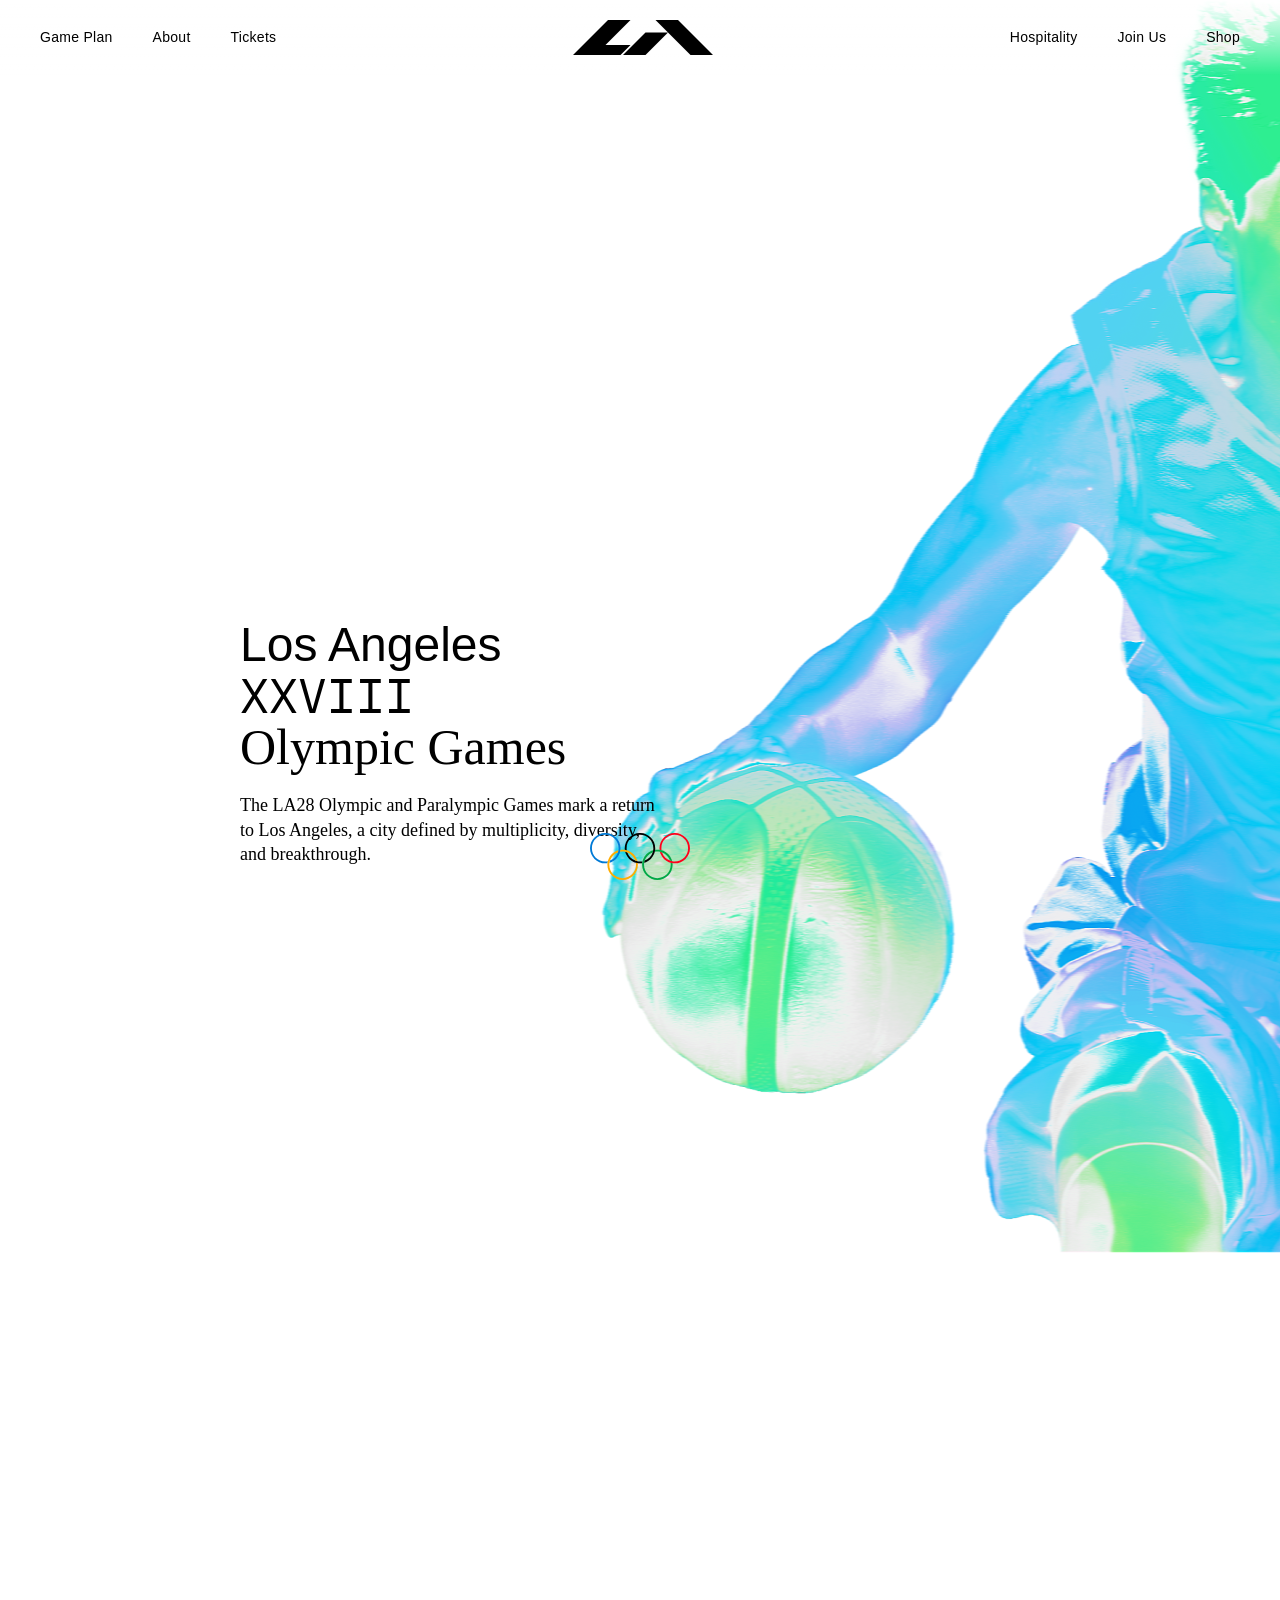
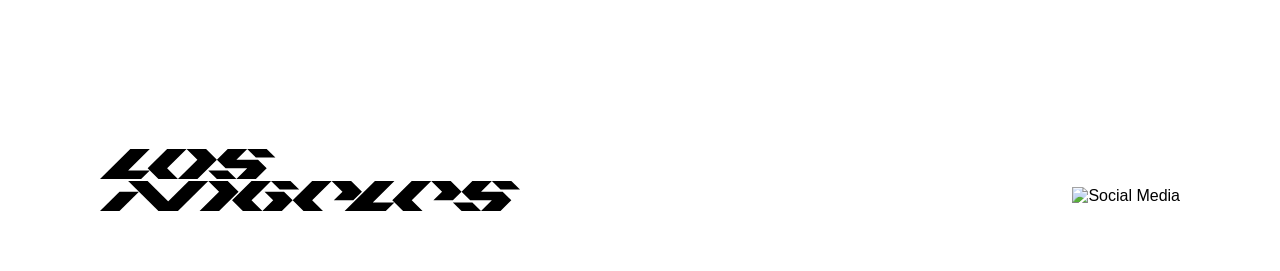
==== about.html @ bb8e173c "w" ====
<!DOCTYPE html>
<html lang="en">
<head>
  <meta charset="UTF-8">
  <meta name="viewport" content="width=device-width, initial-scale=1.0">
  <title>About — LA28</title>
  <link rel="stylesheet" href="https://fonts.googleapis.com/css2?family=IBM+Plex+Sans:wght@400&family=IBM+Plex+Mono:wght@400&display=swap">
  <link rel="stylesheet" href="style.css">
</head>
<body>
  <!-- Fixed Nav -->
  <nav class="nav">
    <div class="nav-left">
      <a href="/">Game Plan</a>
      <a href="/about">About</a>
      <a href="#">Tickets</a>
    </div>
    <div class="la-logo">
      <img src="media/Logos/LA logo.svg" alt="LA28 Logo">
    </div>
    <div class="nav-right">
      <a href="#">Hospitality</a>
      <a href="#">Join Us</a>
      <a href="#">Shop</a>
    </div>
  </nav>

  <!-- Olympic Rings -->
  <div class="olympic-rings about-rings">
    <img src="media/Logos/Olympic Logo.svg" alt="Olympic Rings">
  </div>

  <!-- About Page -->
  <section class="about-page">
    <img src="About%20bkg%201.png" alt="" class="about-layer about-layer-1">
    <img src="About%20bkg%202.png" alt="" class="about-layer about-layer-2">
    <img src="About%20bkg%203.png" alt="" class="about-layer about-layer-3">

    <div class="about-text-layer about-text-1">
      <div class="about-block">
        <h2><span class="t-helv">Los Angeles</span><br><span class="t-mono">XXVIII</span><br><span class="t-times">Olympic Games</span></h2>
        <p>The LA28 Olympic and Paralympic Games mark a return to Los Angeles, a city defined by multiplicity, diversity, and breakthrough.</p>
      </div>
    </div>

    <div class="about-text-layer about-text-2">
      <div class="about-block">
        <h2><span class="t-helv">City of</span><br><span class="t-times">Diversity</span></h2>
        <p>Building on the city's legacy of hosting the Games, LA28 positions itself as a forward-looking Olympics — one that prioritizes sustainability, cultural diversity, and global connectivity.</p>
      </div>
    </div>

    <div class="about-text-layer about-text-3">
      <div class="about-block">
        <h2><span class="t-helv">Witness Greatness</span><br><span class="t-times">Make History</span></h2>
        <p>At its core, LA28 represents more than competition — it reflects the convergence of sport, culture, and the evolving identity of a global city.</p>
      </div>
    </div>
  </section>

  <!-- Footer -->
  <footer class="footer about-footer">
    <div class="footer-logo">
      <img src="Footer%20SVGs/Group%202.svg" alt="Los Angeles">
    </div>
    <div class="footer-socials">
      <img src="Footer%20SVGs/Socials.png" alt="Social Media">
    </div>
  </footer>

  <script src="about.js"></script>
</body>
</html>
---- style.css ----
*,
*::before,
*::after {
  margin: 0;
  padding: 0;
  box-sizing: border-box;
}

body {
  font-family: "Helvetica Neue", Helvetica, Arial, sans-serif;
  background: #fff;
  color: #000;
  overflow-x: hidden;
}

/* Fixed Nav */
.nav {
  position: fixed;
  top: 0;
  left: 0;
  right: 0;
  z-index: 100;
  display: flex;
  align-items: center;
  justify-content: space-between;
  padding: 20px 40px;
  background: linear-gradient(to bottom, rgba(255, 255, 255, 1), rgba(255, 255, 255, 0));
}

.nav-left,
.nav-right {
  display: flex;
  align-items: center;
  gap: 40px;
}

.nav-left a,
.nav-right a {
  font-family: "Helvetica Neue", Helvetica, Arial, sans-serif;
  font-size: 14px;
  color: #000;
  text-decoration: none;
  letter-spacing: 0.02em;
}

.la-logo img {
  width: 140px;
  display: block;
}

/* Olympic Rings - sticky, locks under LA logo */
.olympic-rings {
  position: absolute;
  bottom: 20px;
  left: 50%;
  transform: translateX(-50%);
  z-index: 100;
  transition: none;
}

.olympic-rings.locked {
  position: fixed;
  top: 65px;
  bottom: auto;
}

.olympic-rings img {
  width: 100px;
  display: block;
}

/* Hero */
.hero {
  position: relative;
  width: 100%;
  height: 100vh;
  min-height: 700px;
}

/* Athletes */
.athlete {
  position: absolute;
  left: 0;
  top: 0;
}

.athlete-1 {
  width: 100%;
  z-index: 1;
}

.athlete-2 {
  width: 90%;
  z-index: 50;
}

.athlete-3 {
  width: 90%;
  z-index: 200;
}

/* Center Wordmark with line running through */
.center-text {
  position: absolute;
  top: 50%;
  left: 0;
  right: 0;
  transform: translateY(-50%);
  z-index: 10;
  display: flex;
  align-items: center;
  justify-content: center;
}

.rule-line {
  position: absolute;
  left: 0;
  right: 0;
  height: 1px;
  background: #000;
}

.wordmark {
  position: relative;
  width: 180px;
  flex-shrink: 0;
}

.spacer {
  position: relative;
  width: 100%;
  height: 20vh;
  background: transparent;
}

/* Section 2 — Diagonal Sport Scroll */
.section-2 {
  position: relative;
  width: 100%;
  height: 100vh;
  background: #fff;
  z-index: 10;
  overflow: visible;
}

.sports-scroll-wrapper {
  position: absolute;
  top: 50%;
  left: 50%;
  transform: translate(-50%, -50%) rotate(-15deg);
  width: 200%;
}

.sports-diagonal {
  display: flex;
  flex-direction: column;
  gap: 20px;
}

.sports-row {
  display: flex;
  gap: 20px;
  will-change: transform;
}

.sport-card {
  flex-shrink: 0;
  width: 220px;
  position: relative;
  user-select: none;
}

.sport-card img {
  width: 100%;
  height: 260px;
  object-fit: contain;
  display: block;
}


.sport-card .card-label {
  margin-top: 8px;
  display: flex;
  gap: 6px;
  align-items: baseline;
  font-size: 14px;
  font-weight: 400;
  color: #000;
}

.sport-card .card-category {
  font-family: "Helvetica Neue", Helvetica, Arial, sans-serif;
}

.sport-card .card-numeral {
  font-family: "IBM Plex Sans", sans-serif;
}

.sport-card .card-name {
  font-family: "Times New Roman", Times, serif;
  font-size: 15px;
}

/* News + About Wrapper */
.news-about-wrapper {
  position: relative;
  width: 100%;
  height: 2284px;
  background: url("News and About bkg.jpg") no-repeat top center;
  background-size: 1728px 2284px;
  z-index: 10;
}

/* News Section */
.news-section {
  position: relative;
  width: 100%;
  padding: 280px 100px 140px;
  background: transparent;
  z-index: 10;
}

.news-grid {
  display: grid;
  grid-template-columns: repeat(3, 1fr);
  gap: 40px;
}

.news-card img {
  width: 100%;
  height: 280px;
  object-fit: cover;
  display: block;
}

.news-card h3 {
  font-family: "Helvetica Neue", Helvetica, Arial, sans-serif;
  font-size: 24px;
  font-weight: 400;
  margin-top: 20px;
  line-height: 1.3;
}

.news-card p {
  font-family: "Times New Roman", Times, serif;
  font-size: 15px;
  font-weight: 400;
  line-height: 1.6;
  margin-top: 12px;
  color: #000;
}

.news-link {
  display: inline-block;
  margin-top: 20px;
  font-family: "IBM Plex Mono", monospace;
  font-size: 14px;
  font-weight: 400;
  color: #000;
  text-decoration: underline;
  text-underline-offset: 3px;
}

/* About Section */
.about-section {
  position: relative;
  width: 100%;
  padding: 240px 100px;
  background: transparent;
  z-index: 10;
  display: flex;
  align-items: flex-start;
}

.about-content {
  max-width: 500px;
}

.about-content h2 {
  font-family: "Helvetica Neue", Helvetica, Arial, sans-serif;
  font-size: 42px;
  font-weight: 400;
  line-height: 1.2;
}

.about-content p {
  font-family: "Times New Roman", Times, serif;
  font-size: 15px;
  font-weight: 400;
  line-height: 1.6;
  margin-top: 24px;
  color: #000;
}

.about-link {
  display: inline-block;
  margin-top: 24px;
  font-family: "IBM Plex Mono", monospace;
  font-size: 14px;
  font-weight: 400;
  color: #000;
  text-decoration: underline;
  text-underline-offset: 3px;
}

/* Footer */
.footer {
  position: absolute;
  bottom: 0;
  left: 0;
  right: 0;
  padding: 60px 100px;
  background: linear-gradient(to top, rgba(255, 255, 255, 1), rgba(255, 255, 255, 0));
  z-index: 10;
  display: flex;
  align-items: flex-end;
  justify-content: space-between;
}

.footer-logo img {
  width: 420px;
  display: block;
}

.footer-socials {
  display: flex;
  align-items: flex-end;
}

.footer-socials img {
  height: 24px;
  display: block;
}

.about-footer {
  position: relative;
  margin-top: -140px;
  z-index: 20;
}

.about-rings {
  z-index: 50;
}

/* About Page */
.about-page {
  position: relative;
  width: 100%;
  height: 3429px;
  overflow: hidden;
}

.about-layer {
  position: absolute;
  top: 0;
  left: 0;
  width: 100%;
  height: 100%;
  object-fit: cover;
}

.about-layer-1 {
  z-index: 1;
}

.about-layer-2 {
  z-index: 2;
  opacity: 0;
  transform: translateY(40px);
}

.about-layer-3 {
  z-index: 3;
  opacity: 0;
  transform: translateY(40px);
}

/* About Text Layers */
.about-text-layer {
  position: absolute;
  top: 0;
  left: 0;
  width: 100%;
  height: 33.33%;
  display: flex;
  align-items: center;
  padding: 0 240px;
}

.about-text-1 {
  top: 5%;
  z-index: 4;
}

.about-text-2 {
  top: 28%;
  z-index: 5;
  opacity: 0;
  transform: translateY(40px);
}

.about-text-3 {
  top: 51%;
  z-index: 6;
  opacity: 0;
  transform: translateY(40px);
}

.about-block {
  max-width: 420px;
}

.about-block h2 {
  font-size: 38px;
  font-weight: 400;
  line-height: 1.05;
}

.about-block h2 .t-helv {
  font-family: "Helvetica Neue", Helvetica, Arial, sans-serif;
  font-size: 48px;
}

.about-block h2 .t-mono {
  font-family: "IBM Plex Mono", monospace;
  font-size: 48px;
}

.about-block h2 .t-times {
  font-family: "Times New Roman", Times, serif;
  font-size: 50px;
}

.about-block p {
  font-family: "Times New Roman", Times, serif;
  font-size: 18px;
  font-weight: 400;
  line-height: 1.35;
  margin-top: 20px;
  color: #000;
}
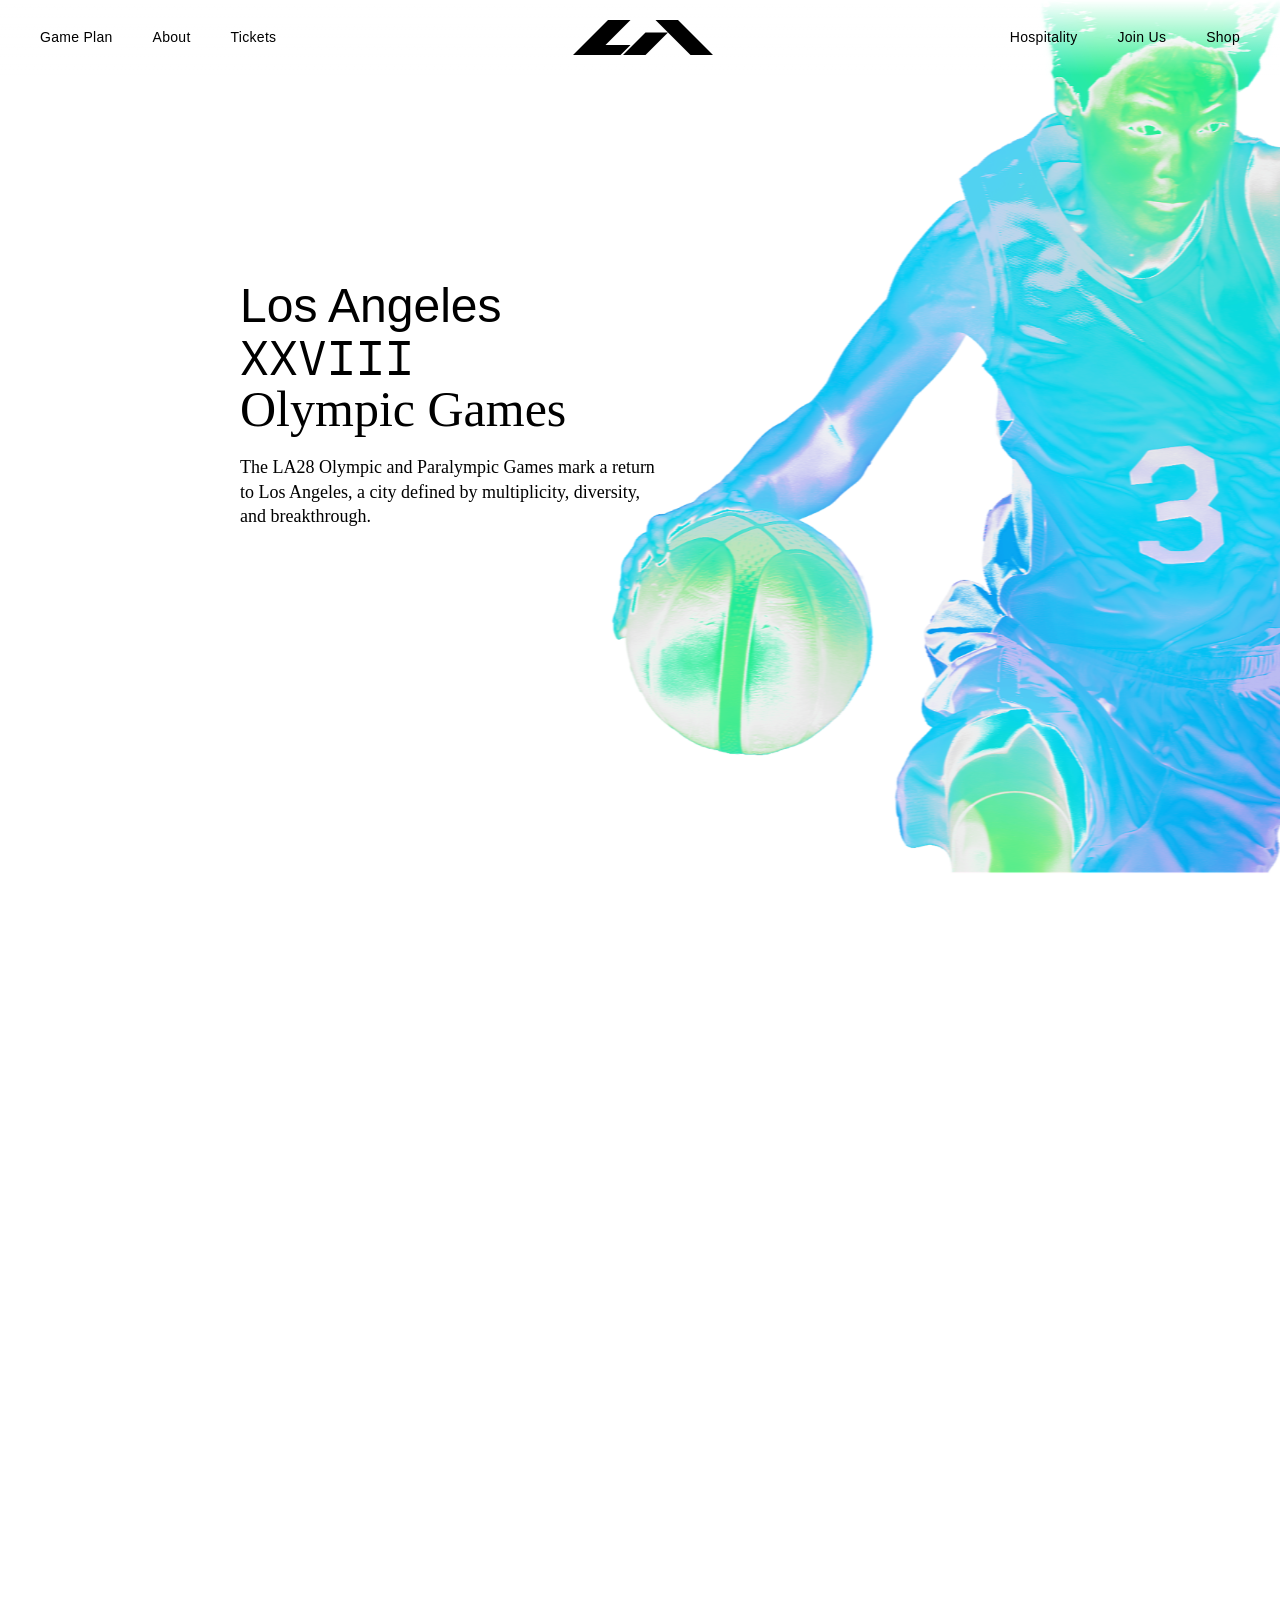
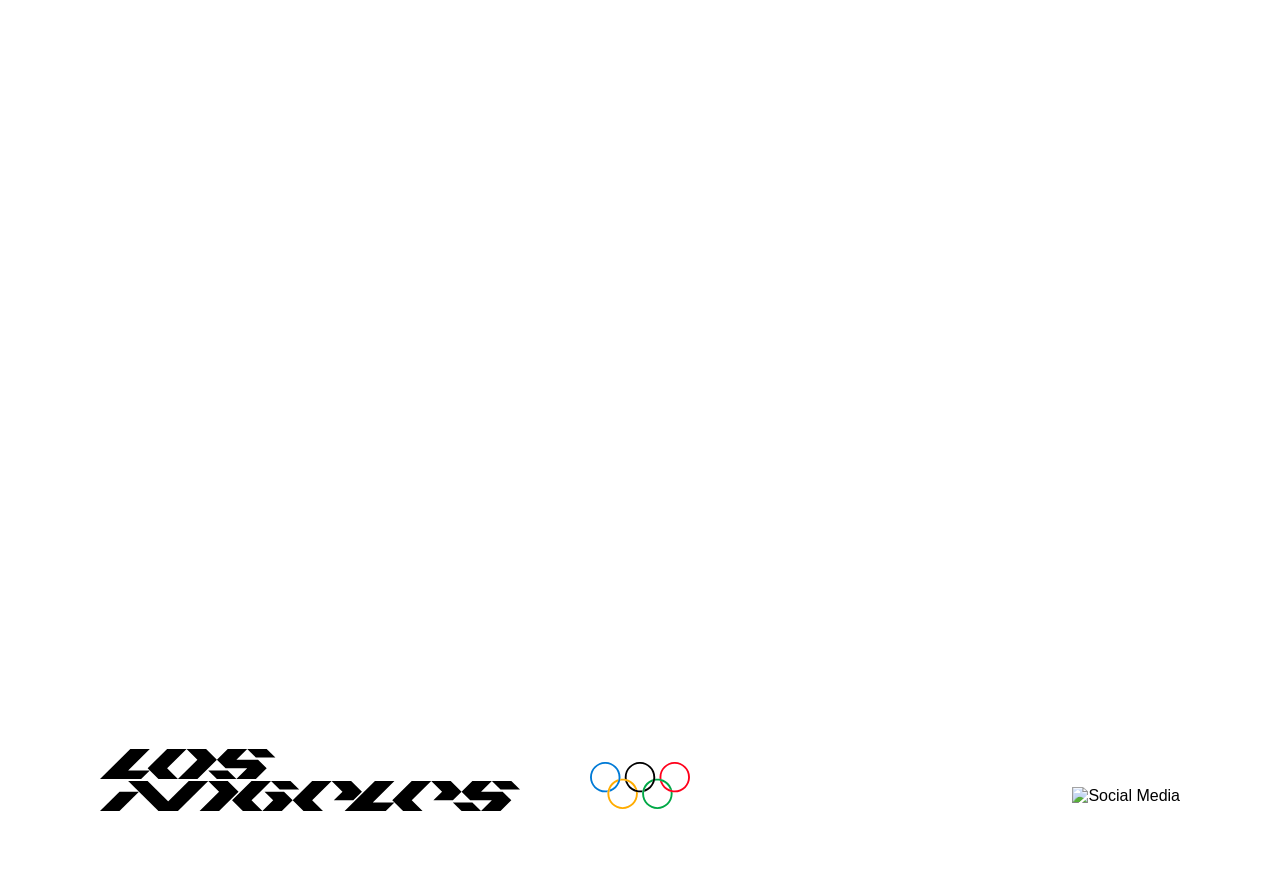
==== commit df0126ce: "new" ====
--- a/about.html
+++ b/about.html
@@ -15,9 +15,9 @@
       <a href="/about">About</a>
       <a href="#">Tickets</a>
     </div>
-    <div class="la-logo">
+    <a href="/" class="la-logo">
       <img src="media/Logos/LA logo.svg" alt="LA28 Logo">
-    </div>
+    </a>
     <div class="nav-right">
       <a href="#">Hospitality</a>
       <a href="#">Join Us</a>
@@ -25,13 +25,12 @@
     </div>
   </nav>
 
-  <!-- Olympic Rings -->
-  <div class="olympic-rings about-rings">
-    <img src="media/Logos/Olympic Logo.svg" alt="Olympic Rings">
-  </div>
-
   <!-- About Page -->
   <section class="about-page">
+    <!-- Olympic Rings -->
+    <div class="olympic-rings">
+      <img src="media/Logos/Olympic Logo.svg" alt="Olympic Rings">
+    </div>
     <img src="About%20bkg%201.png" alt="" class="about-layer about-layer-1">
     <img src="About%20bkg%202.png" alt="" class="about-layer about-layer-2">
     <img src="About%20bkg%203.png" alt="" class="about-layer about-layer-3">
--- a/style.css
+++ b/style.css
@@ -19,7 +19,7 @@
   top: 0;
   left: 0;
   right: 0;
-  z-index: 100;
+  z-index: 1000;
   display: flex;
   align-items: center;
   justify-content: space-between;
@@ -338,15 +338,12 @@
   z-index: 20;
 }
 
-.about-rings {
-  z-index: 50;
-}
 
 /* About Page */
 .about-page {
   position: relative;
   width: 100%;
-  height: 3429px;
+  height: 2429px;
   overflow: hidden;
 }
 
@@ -388,19 +385,19 @@
 }
 
 .about-text-1 {
-  top: 5%;
+  top: 0%;
   z-index: 4;
 }
 
 .about-text-2 {
-  top: 28%;
+  top: 23%;
   z-index: 5;
   opacity: 0;
   transform: translateY(40px);
 }
 
 .about-text-3 {
-  top: 51%;
+  top: 46%;
   z-index: 6;
   opacity: 0;
   transform: translateY(40px);
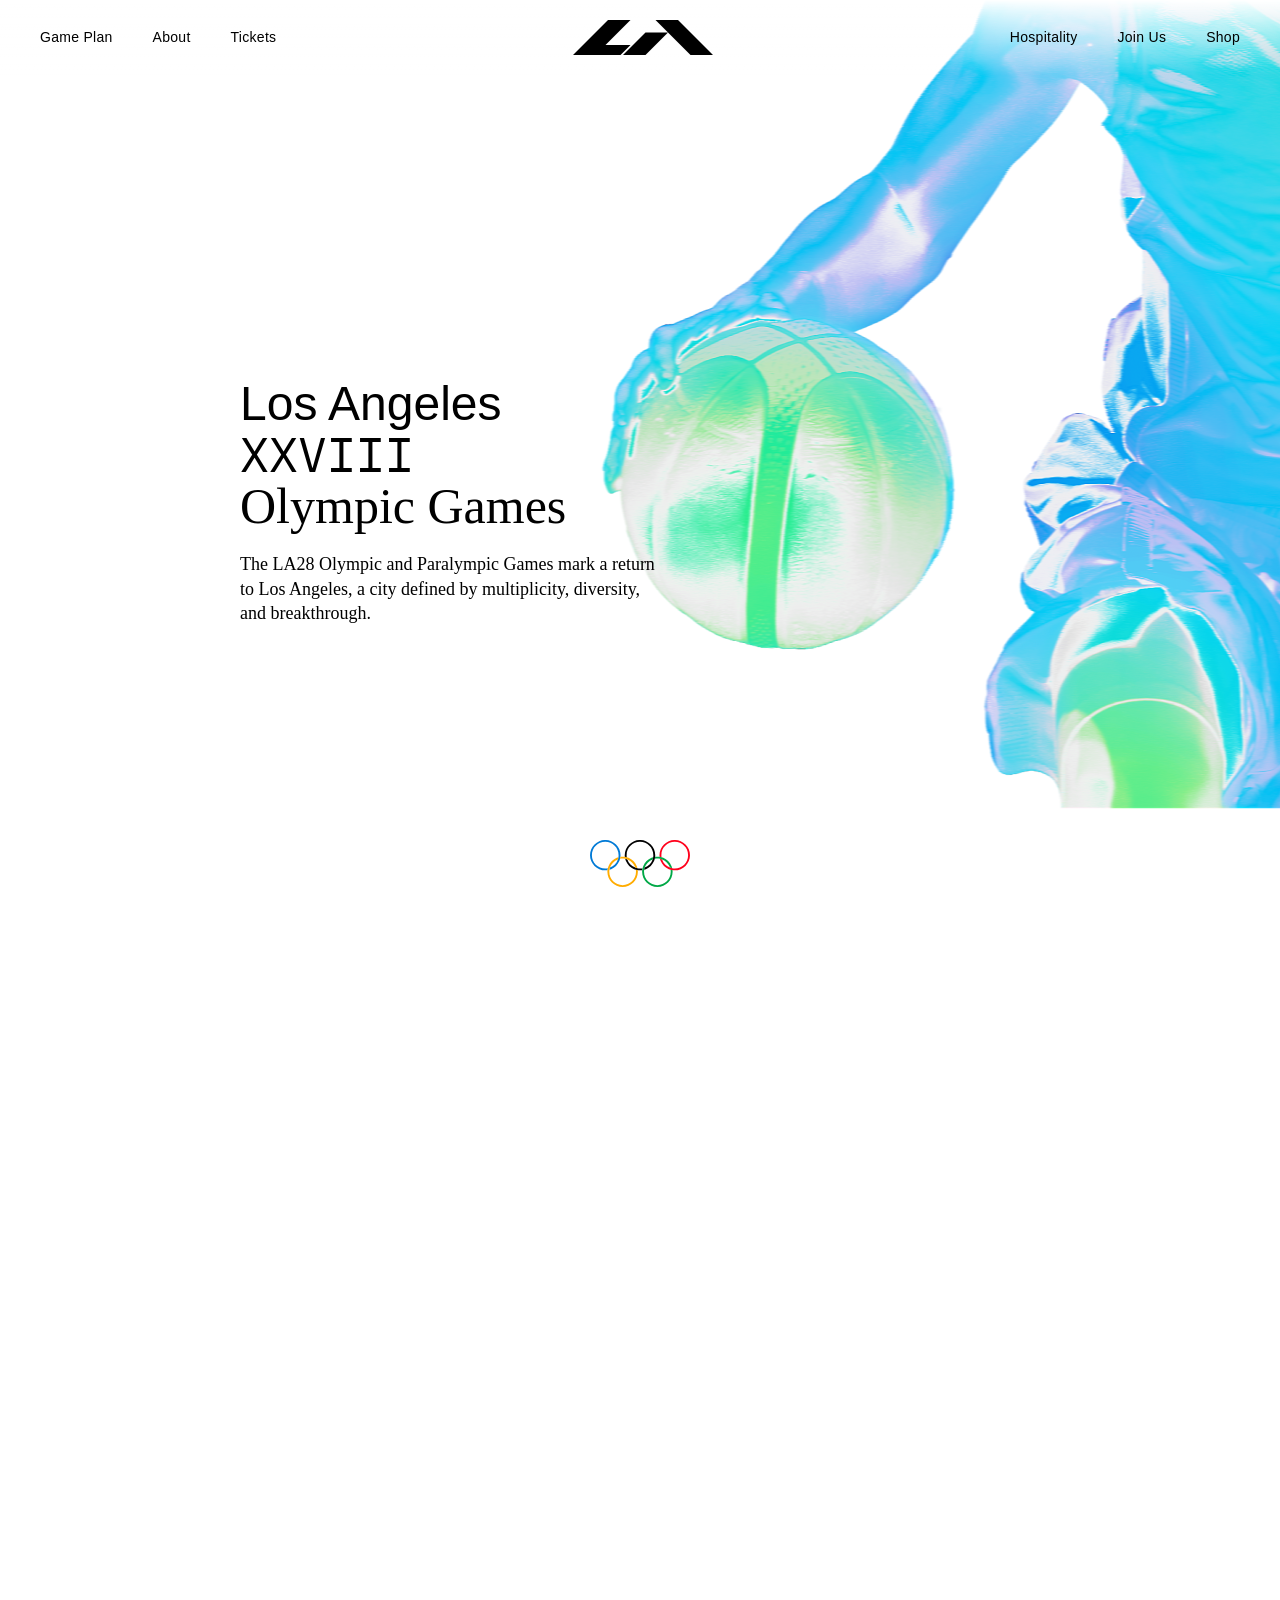
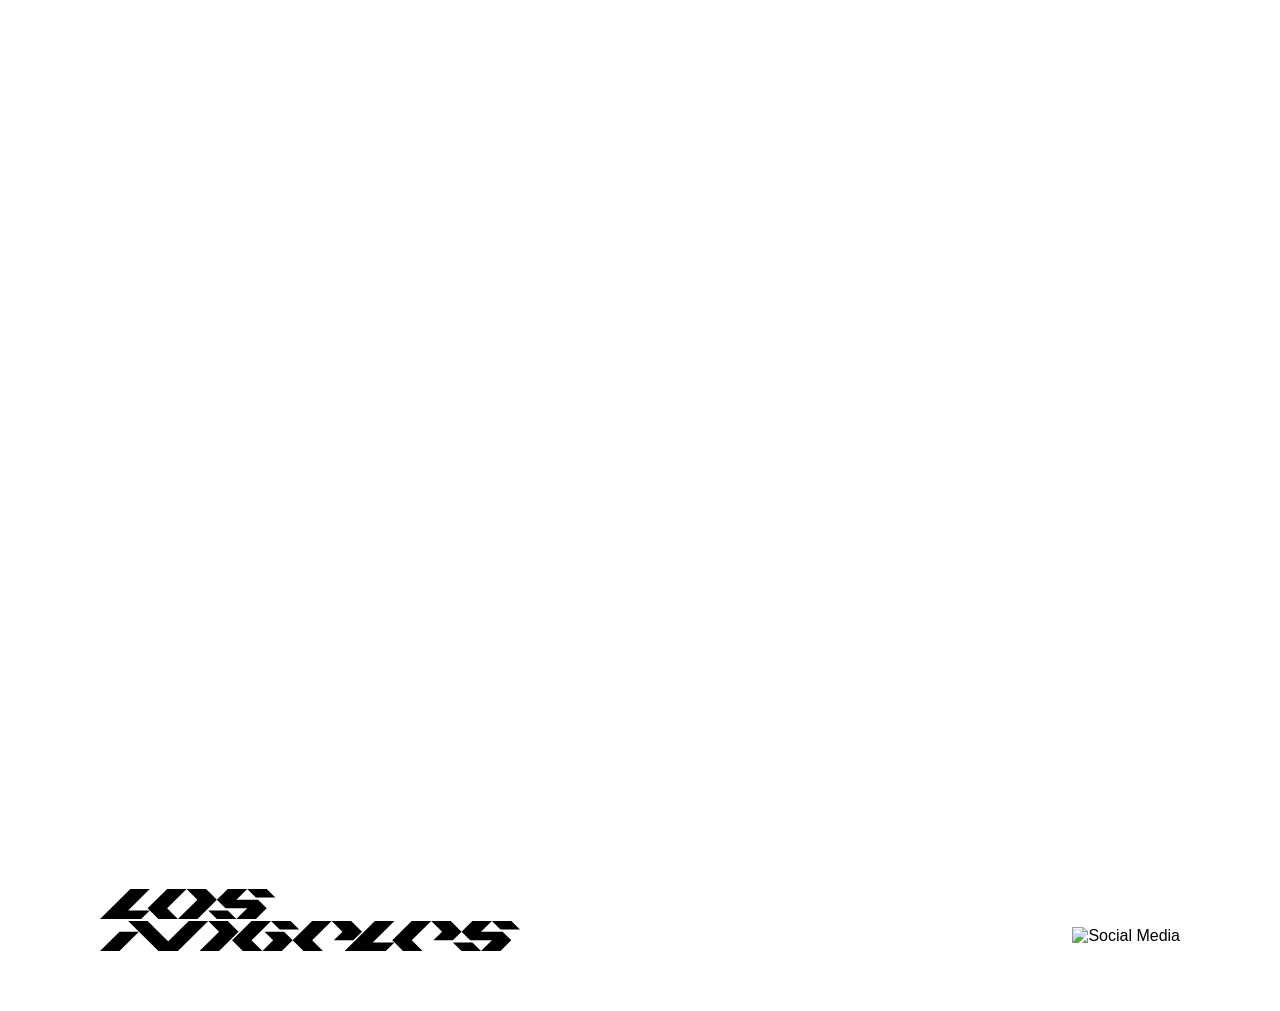
==== commit c5fda413: "fix" ====
--- a/about.html
+++ b/about.html
@@ -25,12 +25,13 @@
     </div>
   </nav>
 
+  <!-- Olympic Rings -->
+  <div class="olympic-rings about-rings">
+    <img src="media/Logos/Olympic Logo.svg" alt="Olympic Rings">
+  </div>
+
   <!-- About Page -->
   <section class="about-page">
-    <!-- Olympic Rings -->
-    <div class="olympic-rings">
-      <img src="media/Logos/Olympic Logo.svg" alt="Olympic Rings">
-    </div>
     <img src="About%20bkg%201.png" alt="" class="about-layer about-layer-1">
     <img src="About%20bkg%202.png" alt="" class="about-layer about-layer-2">
     <img src="About%20bkg%203.png" alt="" class="about-layer about-layer-3">
--- a/style.css
+++ b/style.css
@@ -334,8 +334,14 @@
 
 .about-footer {
   position: relative;
-  margin-top: -140px;
+  margin-top: 0;
   z-index: 20;
+}
+
+.about-rings {
+  position: absolute;
+  top: calc(100vh - 60px);
+  bottom: auto;
 }
 
 
@@ -352,8 +358,8 @@
   top: 0;
   left: 0;
   width: 100%;
-  height: 100%;
-  object-fit: cover;
+  height: auto;
+  object-fit: none;
 }
 
 .about-layer-1 {
@@ -363,13 +369,11 @@
 .about-layer-2 {
   z-index: 2;
   opacity: 0;
-  transform: translateY(40px);
 }
 
 .about-layer-3 {
   z-index: 3;
   opacity: 0;
-  transform: translateY(40px);
 }
 
 /* About Text Layers */
@@ -385,22 +389,24 @@
 }
 
 .about-text-1 {
-  top: 0%;
+  top: 4%;
   z-index: 4;
+  opacity: 0;
+  transform: translateY(30px);
 }
 
 .about-text-2 {
-  top: 23%;
+  top: 27%;
   z-index: 5;
   opacity: 0;
-  transform: translateY(40px);
+  transform: translateY(30px);
 }
 
 .about-text-3 {
-  top: 46%;
+  top: 50%;
   z-index: 6;
   opacity: 0;
-  transform: translateY(40px);
+  transform: translateY(30px);
 }
 
 .about-block {
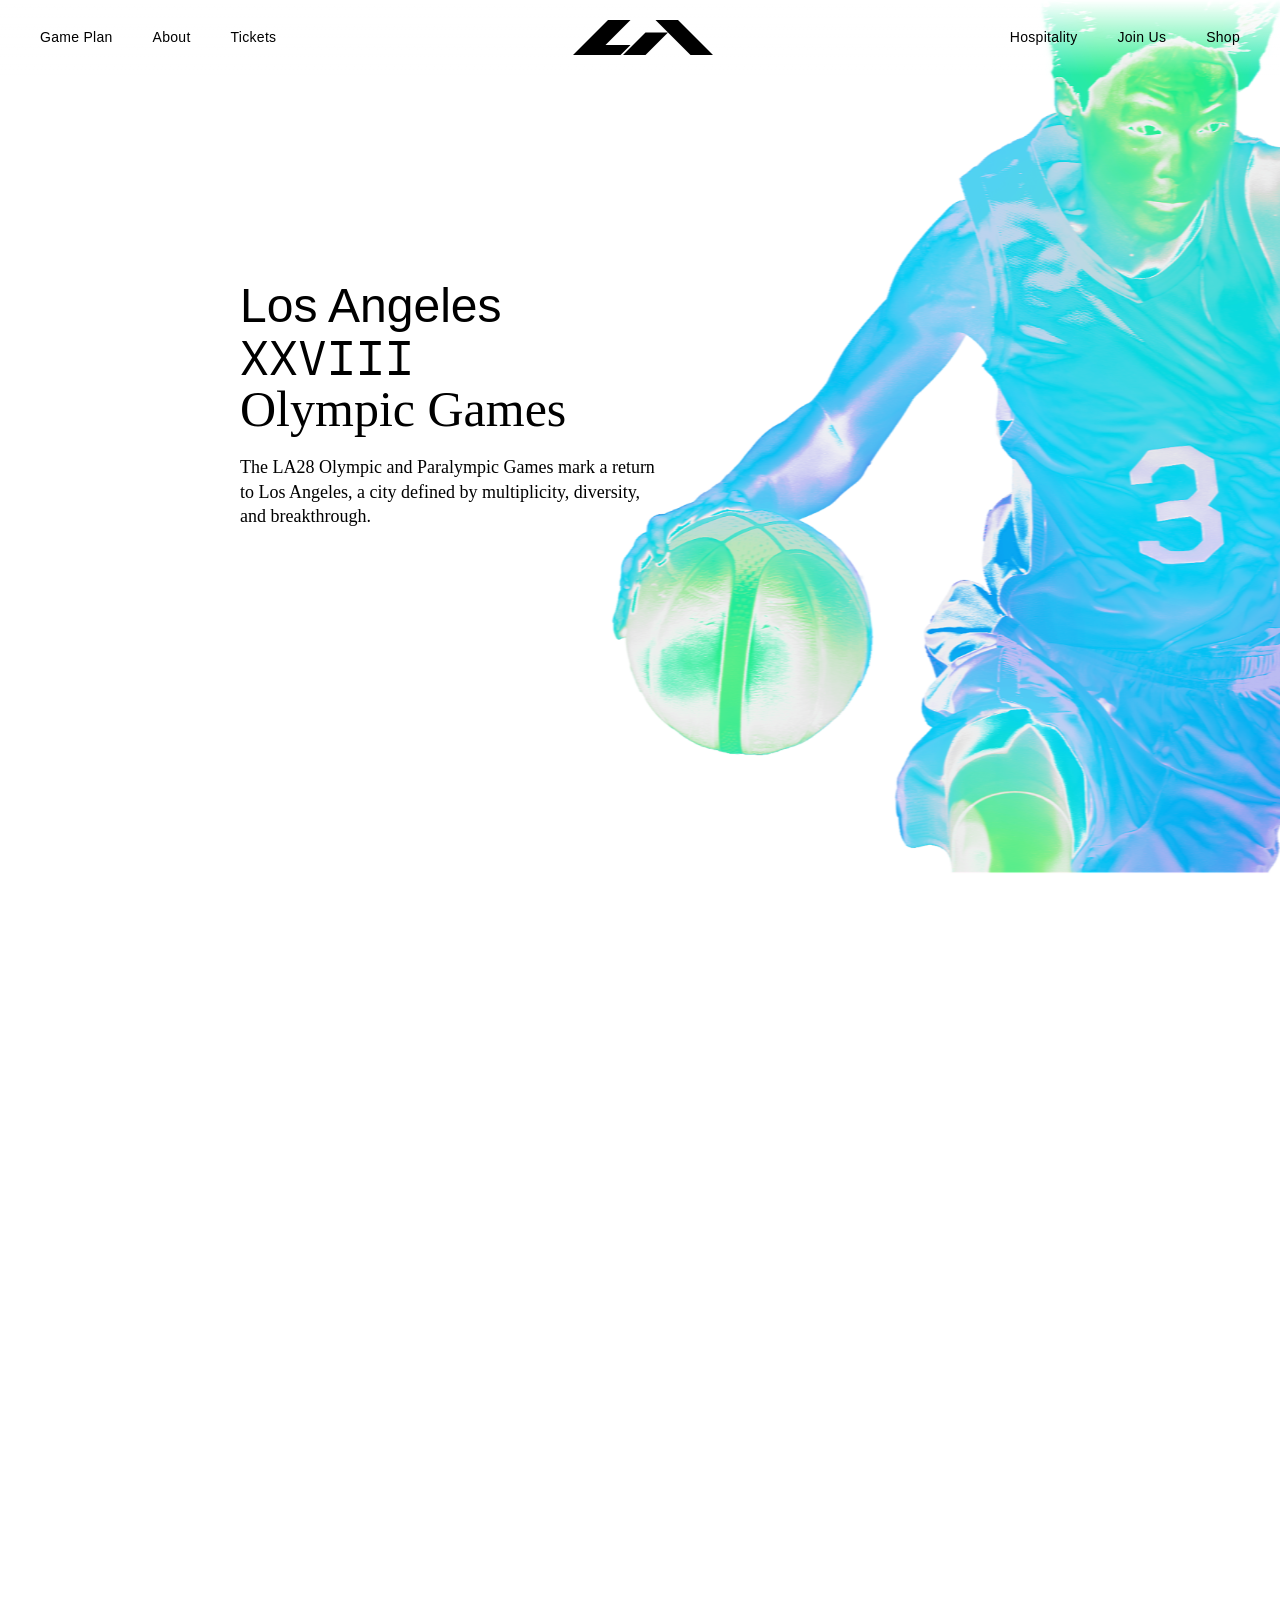
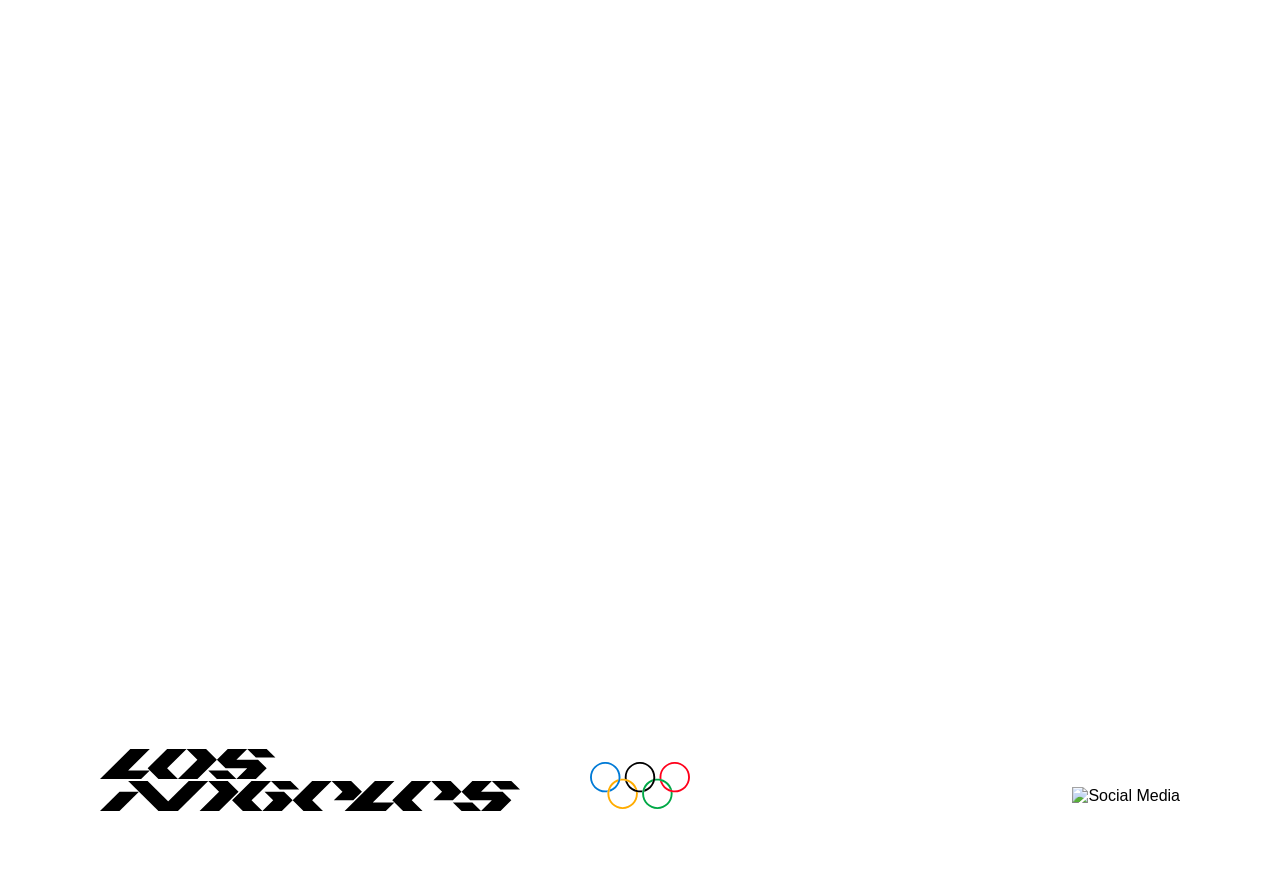
==== commit d1a7d2c1: "new" ====
--- a/about.html
+++ b/about.html
@@ -25,13 +25,12 @@
     </div>
   </nav>
 
-  <!-- Olympic Rings -->
-  <div class="olympic-rings about-rings">
-    <img src="media/Logos/Olympic Logo.svg" alt="Olympic Rings">
-  </div>
-
   <!-- About Page -->
   <section class="about-page">
+    <!-- Olympic Rings -->
+    <div class="olympic-rings">
+      <img src="media/Logos/Olympic Logo.svg" alt="Olympic Rings">
+    </div>
     <img src="About%20bkg%201.png" alt="" class="about-layer about-layer-1">
     <img src="About%20bkg%202.png" alt="" class="about-layer about-layer-2">
     <img src="About%20bkg%203.png" alt="" class="about-layer about-layer-3">
--- a/style.css
+++ b/style.css
@@ -334,14 +334,8 @@
 
 .about-footer {
   position: relative;
-  margin-top: 0;
+  margin-top: -140px;
   z-index: 20;
-}
-
-.about-rings {
-  position: absolute;
-  top: calc(100vh - 60px);
-  bottom: auto;
 }
 
 
@@ -358,8 +352,8 @@
   top: 0;
   left: 0;
   width: 100%;
-  height: auto;
-  object-fit: none;
+  height: 100%;
+  object-fit: cover;
 }
 
 .about-layer-1 {
@@ -369,11 +363,13 @@
 .about-layer-2 {
   z-index: 2;
   opacity: 0;
+  transform: translateY(40px);
 }
 
 .about-layer-3 {
   z-index: 3;
   opacity: 0;
+  transform: translateY(40px);
 }
 
 /* About Text Layers */
@@ -389,24 +385,22 @@
 }
 
 .about-text-1 {
-  top: 4%;
+  top: 0%;
   z-index: 4;
-  opacity: 0;
-  transform: translateY(30px);
 }
 
 .about-text-2 {
-  top: 27%;
+  top: 23%;
   z-index: 5;
   opacity: 0;
-  transform: translateY(30px);
+  transform: translateY(40px);
 }
 
 .about-text-3 {
-  top: 50%;
+  top: 46%;
   z-index: 6;
   opacity: 0;
-  transform: translateY(30px);
+  transform: translateY(40px);
 }
 
 .about-block {
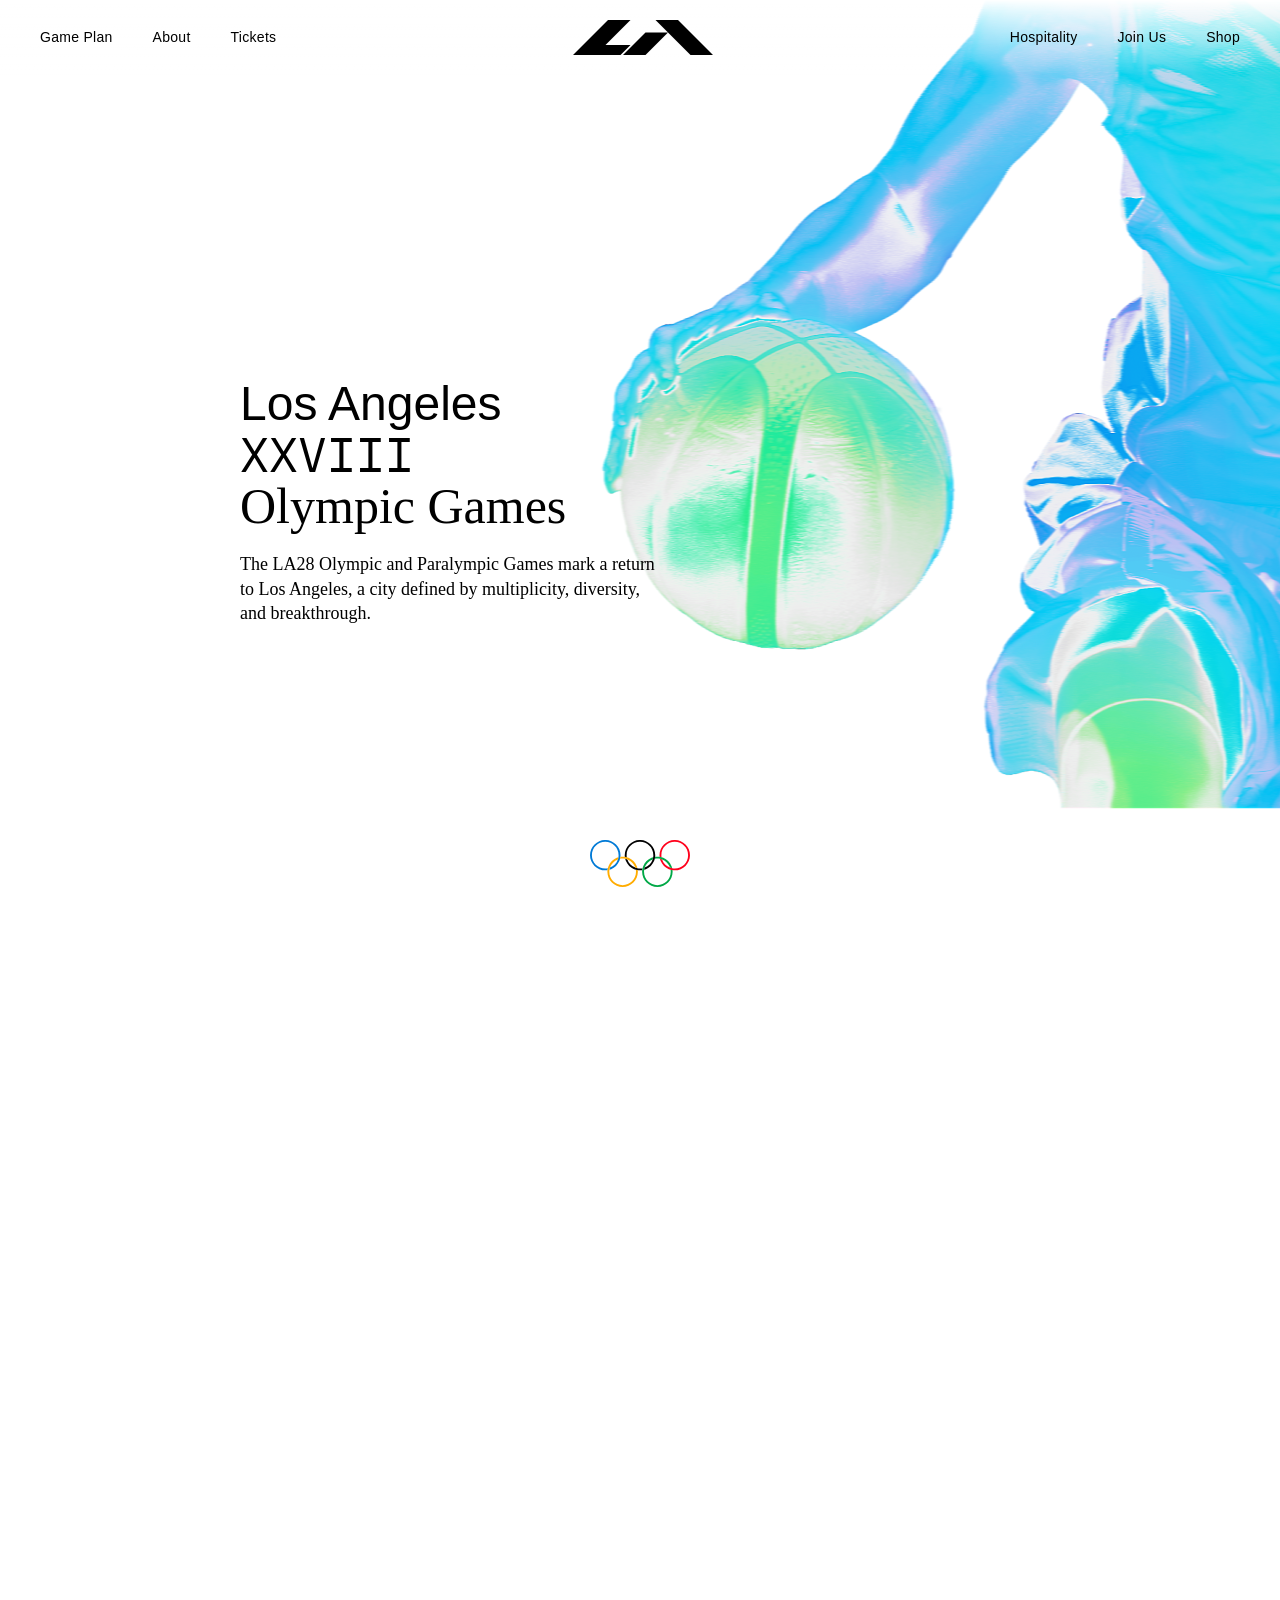
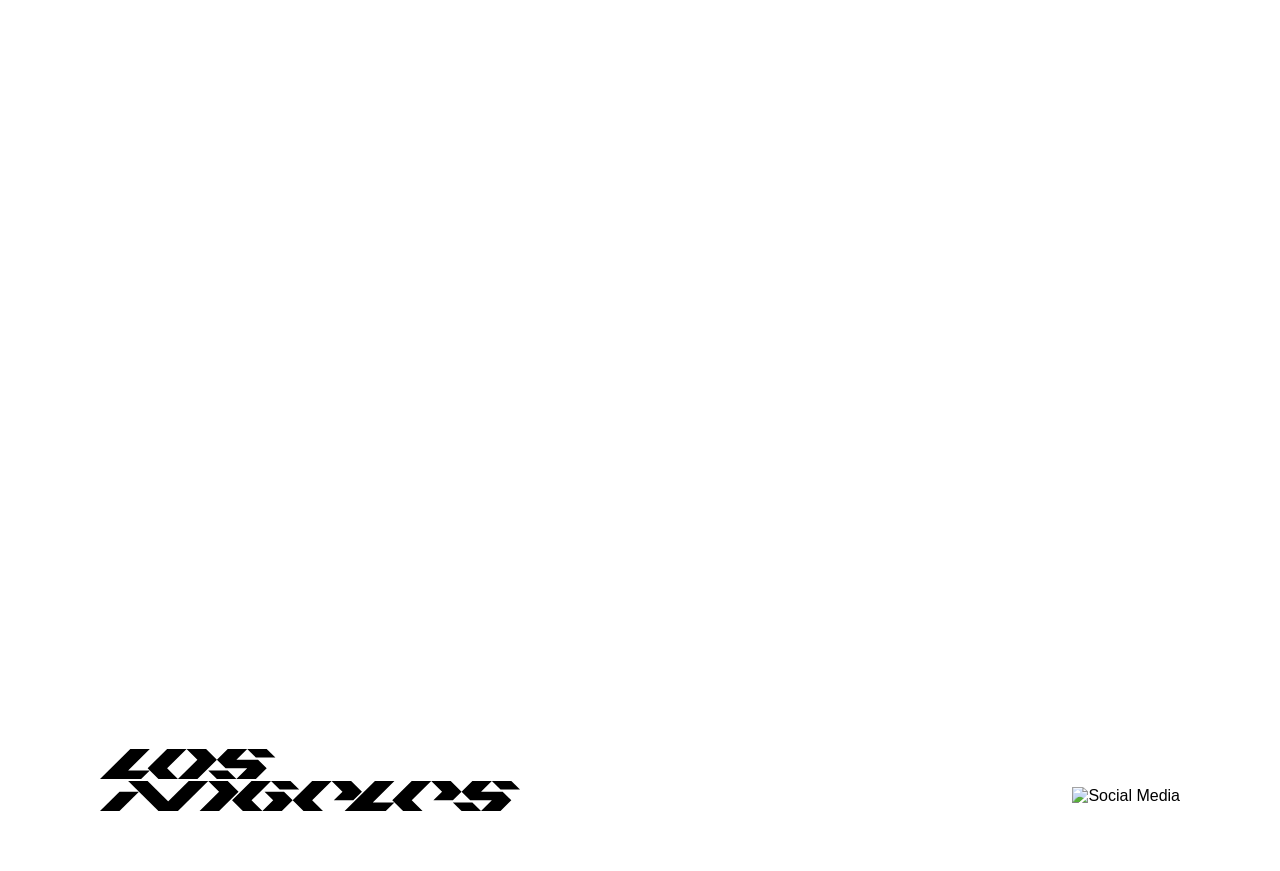
==== commit 5e17980d: "new" ====
--- a/about.html
+++ b/about.html
@@ -25,12 +25,13 @@
     </div>
   </nav>
 
+  <!-- Olympic Rings -->
+  <div class="olympic-rings about-rings">
+    <img src="media/Logos/Olympic Logo.svg" alt="Olympic Rings">
+  </div>
+
   <!-- About Page -->
   <section class="about-page">
-    <!-- Olympic Rings -->
-    <div class="olympic-rings">
-      <img src="media/Logos/Olympic Logo.svg" alt="Olympic Rings">
-    </div>
     <img src="About%20bkg%201.png" alt="" class="about-layer about-layer-1">
     <img src="About%20bkg%202.png" alt="" class="about-layer about-layer-2">
     <img src="About%20bkg%203.png" alt="" class="about-layer about-layer-3">
--- a/style.css
+++ b/style.css
@@ -338,6 +338,13 @@
   z-index: 20;
 }
 
+.about-rings {
+  position: absolute;
+  top: calc(100vh - 60px);
+  bottom: auto;
+  z-index: 50;
+}
+
 
 /* About Page */
 .about-page {
@@ -352,8 +359,8 @@
   top: 0;
   left: 0;
   width: 100%;
-  height: 100%;
-  object-fit: cover;
+  height: auto;
+  object-fit: none;
 }
 
 .about-layer-1 {
@@ -363,13 +370,11 @@
 .about-layer-2 {
   z-index: 2;
   opacity: 0;
-  transform: translateY(40px);
 }
 
 .about-layer-3 {
   z-index: 3;
   opacity: 0;
-  transform: translateY(40px);
 }
 
 /* About Text Layers */
@@ -385,22 +390,24 @@
 }
 
 .about-text-1 {
-  top: 0%;
+  top: 4%;
   z-index: 4;
+  opacity: 0;
+  transform: translateY(30px);
 }
 
 .about-text-2 {
-  top: 23%;
+  top: 34%;
   z-index: 5;
   opacity: 0;
-  transform: translateY(40px);
+  transform: translateY(30px);
 }
 
 .about-text-3 {
-  top: 46%;
+  top: 64%;
   z-index: 6;
   opacity: 0;
-  transform: translateY(40px);
+  transform: translateY(30px);
 }
 
 .about-block {
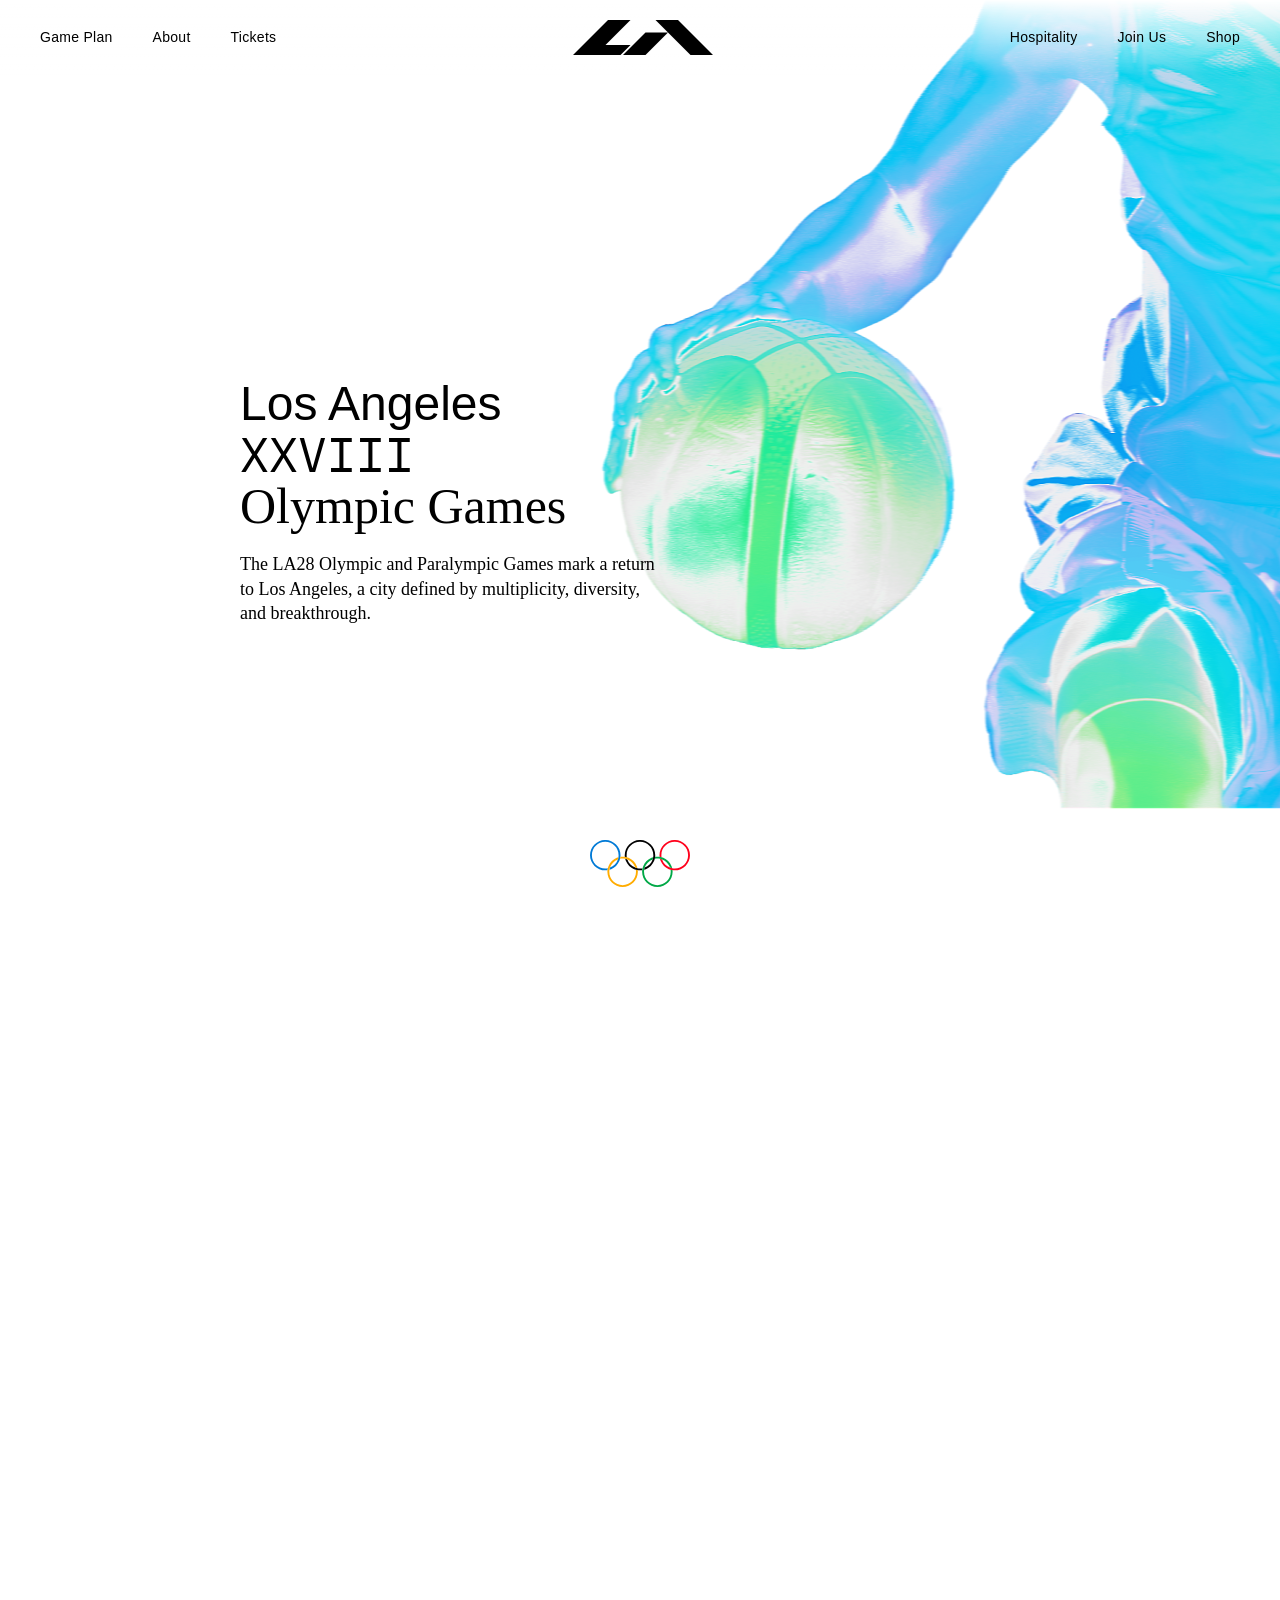
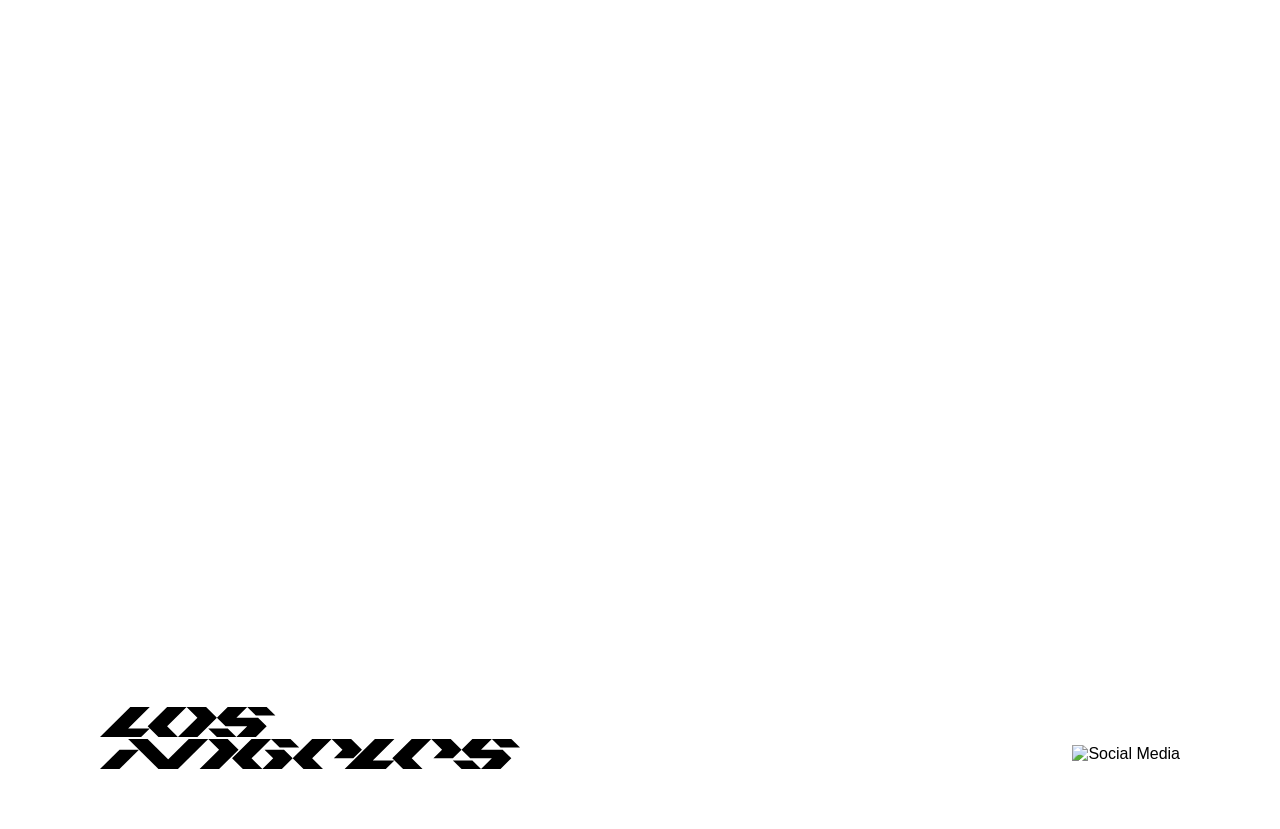
==== commit 1fcc1585: "w" ====
--- a/about.html
+++ b/about.html
@@ -7,7 +7,7 @@
   <link rel="stylesheet" href="https://fonts.googleapis.com/css2?family=IBM+Plex+Sans:wght@400&family=IBM+Plex+Mono:wght@400&display=swap">
   <link rel="stylesheet" href="style.css">
 </head>
-<body>
+<body class="about-body">
   <!-- Fixed Nav -->
   <nav class="nav">
     <div class="nav-left">
@@ -56,17 +56,16 @@
         <p>At its core, LA28 represents more than competition — it reflects the convergence of sport, culture, and the evolving identity of a global city.</p>
       </div>
     </div>
+    <!-- Footer -->
+    <footer class="footer about-footer">
+      <div class="footer-logo">
+        <img src="Footer%20SVGs/Group%202.svg" alt="Los Angeles">
+      </div>
+      <div class="footer-socials">
+        <img src="Footer%20SVGs/Socials.png" alt="Social Media">
+      </div>
+    </footer>
   </section>
-
-  <!-- Footer -->
-  <footer class="footer about-footer">
-    <div class="footer-logo">
-      <img src="Footer%20SVGs/Group%202.svg" alt="Los Angeles">
-    </div>
-    <div class="footer-socials">
-      <img src="Footer%20SVGs/Socials.png" alt="Social Media">
-    </div>
-  </footer>
 
   <script src="about.js"></script>
 </body>
--- a/style.css
+++ b/style.css
@@ -333,8 +333,10 @@
 }
 
 .about-footer {
-  position: relative;
-  margin-top: -140px;
+  position: absolute;
+  bottom: 0;
+  left: 0;
+  right: 0;
   z-index: 20;
 }
 
